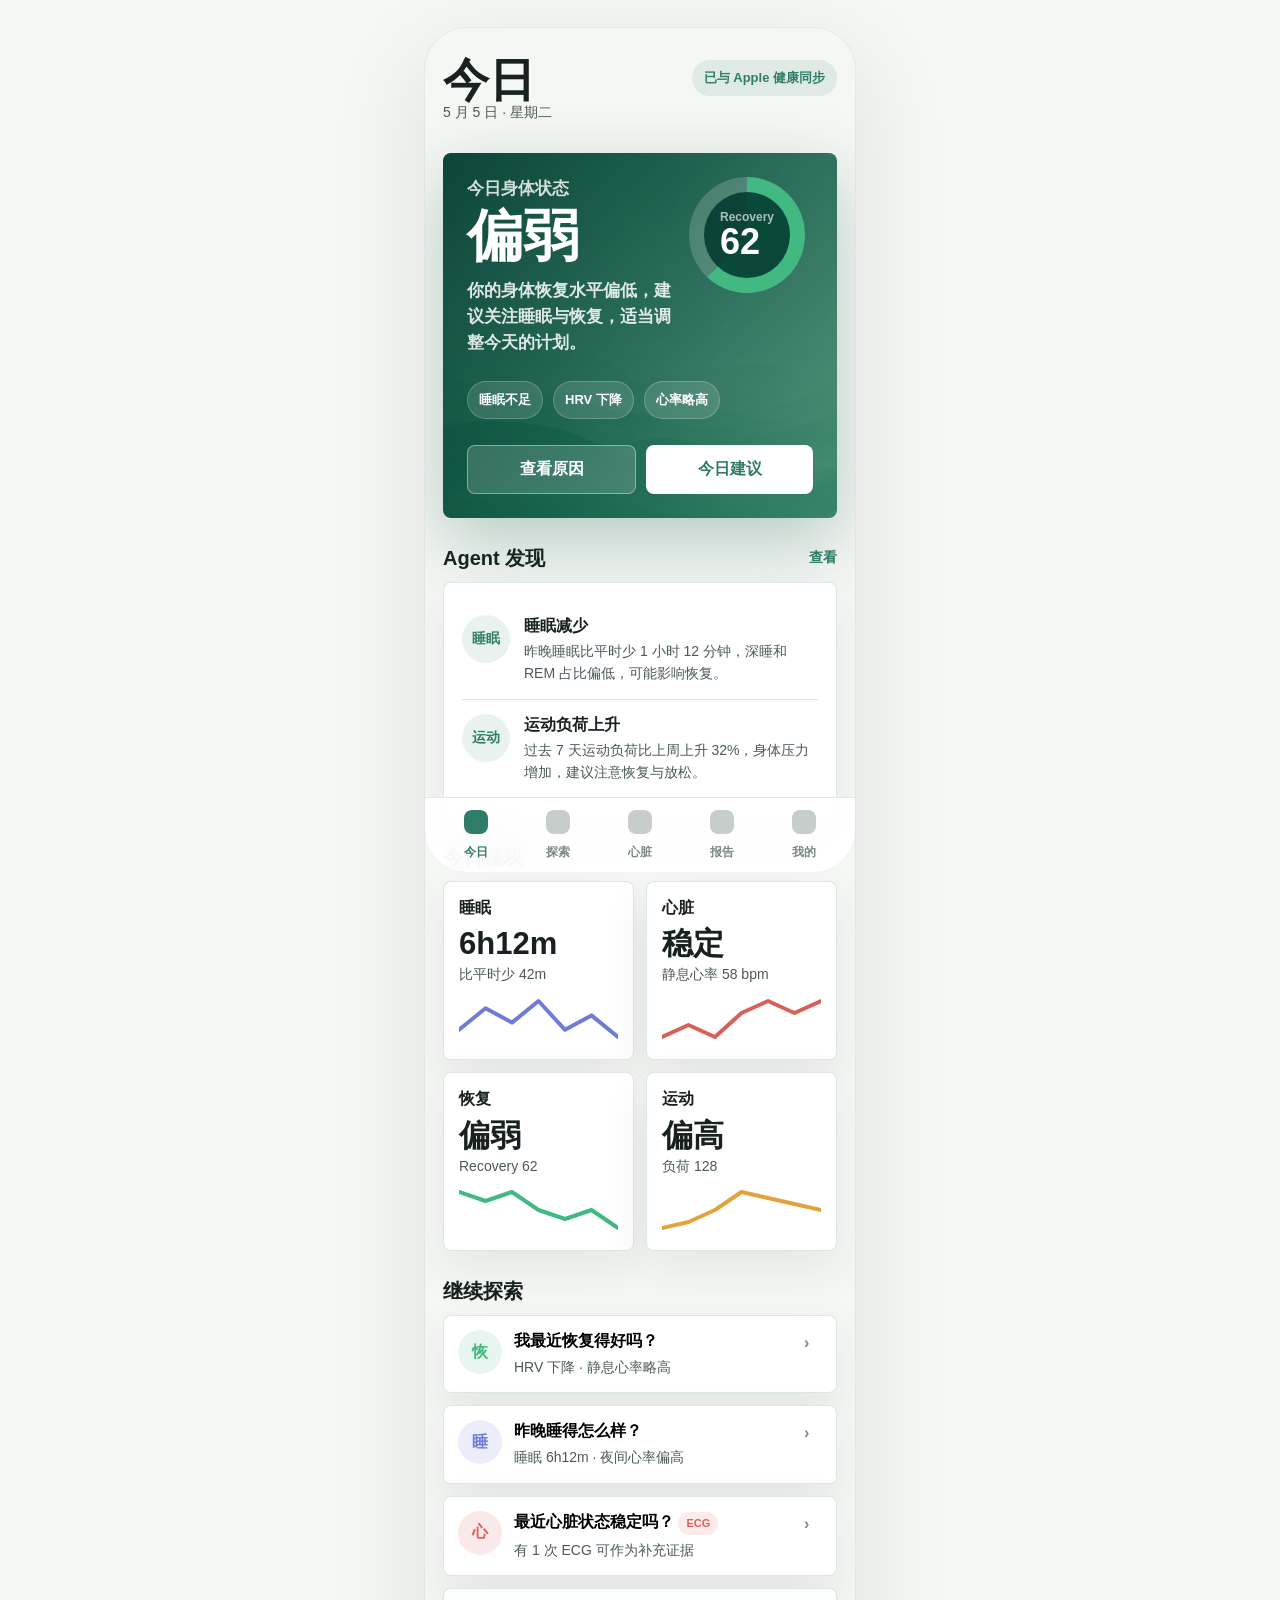
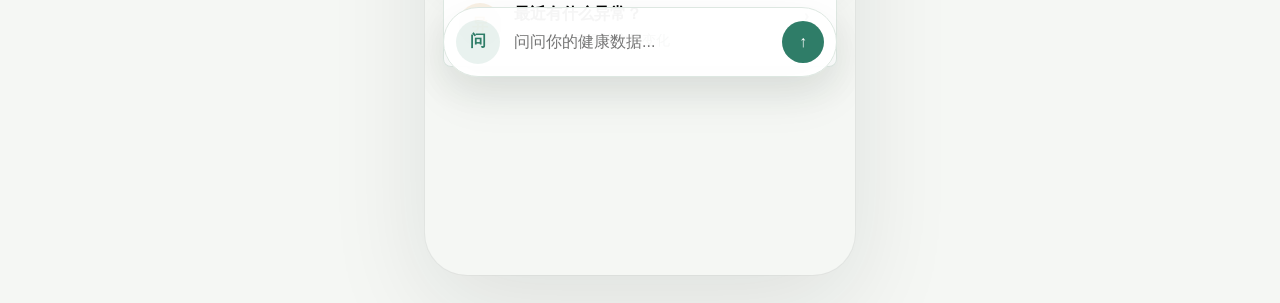
==== apps/health-agent/h5/index.html @ 21dfafa8 "Add HealthKit integration and styling for health agent app - Implement HealthKitHealthDataStore to f" ====
<!doctype html>
<html lang="zh-CN">
  <head>
    <meta charset="utf-8" />
    <meta name="viewport" content="width=device-width, initial-scale=1, viewport-fit=cover" />
    <meta name="theme-color" content="#f5f7f4" />
    <title>Health Agent H5 Prototype</title>
    <link rel="stylesheet" href="./styles.css" />
  </head>
  <body>
    <main class="device-shell" aria-label="Health Agent H5 高保真原型">
      <section id="app" class="app-screen"></section>
      <nav id="tabbar" class="tabbar" aria-label="底部导航"></nav>
    </main>
    <script src="./app.js"></script>
  </body>
</html>
---- apps/health-agent/h5/styles.css ----
:root {
  --bg: #f5f7f4;
  --card: rgba(255, 255, 255, 0.92);
  --card-solid: #ffffff;
  --text: #18211d;
  --muted: #4b5a52;
  --subtle: #7a8981;
  --border: #dde7e1;
  --green: #2f7d68;
  --green-2: #42b883;
  --red: #d95f59;
  --sleep: #6e7bd9;
  --amber: #e1a33d;
  --shadow: 0 18px 48px rgba(25, 47, 38, 0.08);
  --radius-lg: 8px;
  --radius-md: 8px;
  --radius-sm: 8px;
}

* {
  box-sizing: border-box;
}

html,
body {
  min-height: 100%;
  margin: 0;
}

body {
  font-family: -apple-system, BlinkMacSystemFont, "SF Pro Display", "PingFang SC", "Microsoft YaHei", sans-serif;
  background: var(--bg);
  color: var(--text);
}

button,
input {
  font: inherit;
}

.device-shell {
  position: relative;
  width: min(100vw, 430px);
  min-height: 100vh;
  margin: 0 auto;
  background: var(--bg);
  overflow: hidden;
  box-shadow: 0 0 0 1px rgba(24, 33, 29, 0.04), 0 30px 100px rgba(24, 33, 29, 0.10);
}

.app-screen {
  min-height: 100vh;
  padding: 18px 18px 112px;
  overflow-x: hidden;
}

.page {
  animation: fadeUp 260ms ease both;
}

@keyframes fadeUp {
  from {
    opacity: 0;
    transform: translateY(8px);
  }
  to {
    opacity: 1;
    transform: translateY(0);
  }
}

.topbar {
  display: flex;
  align-items: flex-start;
  justify-content: space-between;
  gap: 18px;
  margin: 12px 0 22px;
}

.eyebrow {
  margin: 0 0 8px;
  color: var(--muted);
  font-size: 14px;
  line-height: 1.4;
}

.title-xl {
  margin: 0;
  color: var(--text);
  font-size: 46px;
  line-height: 0.98;
  letter-spacing: 0;
  font-weight: 800;
}

.title-lg {
  margin: 0;
  color: var(--text);
  font-size: 32px;
  line-height: 1.12;
  letter-spacing: 0;
  font-weight: 800;
}

.section-title {
  display: flex;
  align-items: center;
  justify-content: space-between;
  margin: 28px 0 12px;
}

.section-title h2 {
  margin: 0;
  font-size: 20px;
  line-height: 1.2;
}

.section-title span {
  color: var(--green);
  font-size: 14px;
  font-weight: 700;
}

.sync-pill,
.round-icon,
.badge,
.chip,
.metric-tag {
  display: inline-flex;
  align-items: center;
  justify-content: center;
  white-space: nowrap;
}

.sync-pill {
  gap: 8px;
  margin-top: 2px;
  padding: 9px 12px;
  border-radius: 999px;
  color: var(--green);
  background: rgba(47, 125, 104, 0.10);
  font-size: 13px;
  font-weight: 700;
}

.round-icon {
  width: 44px;
  height: 44px;
  border-radius: 50%;
  color: var(--green);
  background: rgba(47, 125, 104, 0.10);
  font-weight: 800;
}

.card {
  border: 1px solid rgba(221, 231, 225, 0.95);
  border-radius: var(--radius-md);
  background: var(--card);
  box-shadow: var(--shadow);
  backdrop-filter: blur(18px);
}

.hero {
  position: relative;
  min-height: 354px;
  padding: 24px;
  overflow: hidden;
  color: white;
  border-radius: var(--radius-lg);
  background: linear-gradient(135deg, rgba(6, 78, 64, 0.96), rgba(39, 122, 94, 0.84)), url("./assets/today-hero-background.png") center / cover;
  box-shadow: 0 24px 70px rgba(21, 89, 71, 0.28);
}

.hero::after {
  content: "";
  position: absolute;
  inset: 0;
  background: linear-gradient(120deg, rgba(0, 0, 0, 0.18), rgba(0, 0, 0, 0.05) 44%, rgba(255, 255, 255, 0.08));
  pointer-events: none;
}

.hero-content {
  position: relative;
  z-index: 1;
}

.hero-grid {
  display: grid;
  grid-template-columns: 1fr 124px;
  gap: 16px;
  align-items: start;
}

.hero-label {
  margin: 0 0 8px;
  color: rgba(255, 255, 255, 0.82);
  font-size: 17px;
  font-weight: 700;
}

.hero-state {
  margin: 0;
  font-size: 56px;
  line-height: 1;
  font-weight: 900;
}

.hero-copy {
  max-width: 230px;
  margin: 14px 0 0;
  color: rgba(255, 255, 255, 0.86);
  font-size: 17px;
  line-height: 1.55;
  font-weight: 600;
}

.ring {
  width: 116px;
  height: 116px;
  display: grid;
  place-items: center;
  border-radius: 50%;
  background: conic-gradient(var(--green-2) 0 223deg, rgba(255, 255, 255, 0.18) 223deg 360deg);
}

.ring-inner {
  width: 86px;
  height: 86px;
  display: grid;
  place-items: center;
  border-radius: 50%;
  background: rgba(3, 58, 48, 0.88);
}

.ring-title {
  color: rgba(255, 255, 255, 0.66);
  font-size: 12px;
  font-weight: 700;
}

.ring-score {
  color: white;
  font-size: 36px;
  line-height: 1;
  font-weight: 900;
}

.factor-row,
.button-row,
.chip-row {
  display: flex;
  gap: 10px;
  flex-wrap: wrap;
}

.factor-row {
  margin-top: 24px;
}

.factor {
  padding: 9px 11px;
  border: 1px solid rgba(255, 255, 255, 0.22);
  border-radius: 999px;
  background: rgba(255, 255, 255, 0.13);
  color: white;
  font-size: 13px;
  font-weight: 800;
}

.button-row {
  margin-top: 26px;
}

.primary-btn,
.ghost-btn {
  min-height: 48px;
  flex: 1;
  border: 0;
  border-radius: 8px;
  padding: 13px 16px;
  cursor: pointer;
  font-weight: 800;
}

.primary-btn {
  color: var(--green);
  background: white;
}

.ghost-btn {
  color: white;
  background: rgba(255, 255, 255, 0.16);
  border: 1px solid rgba(255, 255, 255, 0.40);
}

.agent-card {
  padding: 18px;
}

.agent-row {
  display: grid;
  grid-template-columns: 48px 1fr;
  gap: 14px;
  padding: 14px 0;
}

.agent-row + .agent-row {
  border-top: 1px solid var(--border);
}

.mini-icon {
  width: 48px;
  height: 48px;
  display: grid;
  place-items: center;
  border-radius: 50%;
  background: rgba(47, 125, 104, 0.10);
  color: var(--green);
  font-size: 14px;
  font-weight: 900;
}

.agent-row h3,
.module-card h3,
.insight-card h3 {
  margin: 0;
  font-size: 16px;
  line-height: 1.35;
}

.agent-row p,
.module-card p,
.insight-card p,
.body-copy {
  margin: 5px 0 0;
  color: var(--muted);
  font-size: 14px;
  line-height: 1.55;
}

.module-grid {
  display: grid;
  grid-template-columns: repeat(2, minmax(0, 1fr));
  gap: 12px;
}

.module-card {
  min-height: 150px;
  padding: 15px;
}

.module-value {
  margin: 10px 0 4px;
  font-size: 31px;
  line-height: 1;
  font-weight: 900;
}

.spark {
  width: 100%;
  height: 42px;
  margin-top: 12px;
}

.insight-list {
  display: grid;
  gap: 12px;
}

.insight-card {
  display: grid;
  grid-template-columns: 44px 1fr 18px;
  gap: 12px;
  align-items: start;
  width: 100%;
  padding: 14px;
  border: 1px solid rgba(221, 231, 225, 0.95);
  border-radius: var(--radius-md);
  background: rgba(255, 255, 255, 0.95);
  box-shadow: var(--shadow);
  text-align: left;
  cursor: pointer;
}

.insight-icon {
  width: 44px;
  height: 44px;
  display: grid;
  place-items: center;
  border-radius: 50%;
  font-weight: 900;
}

.chev {
  color: var(--subtle);
  font-weight: 900;
  padding-top: 4px;
}

.badge {
  width: fit-content;
  padding: 4px 8px;
  border-radius: 999px;
  background: rgba(217, 95, 89, 0.12);
  color: var(--red);
  font-size: 11px;
  font-weight: 900;
}

.askbar {
  position: sticky;
  bottom: 86px;
  z-index: 4;
  display: flex;
  align-items: center;
  gap: 12px;
  margin-top: 26px;
  padding: 12px;
  border: 1px solid var(--border);
  border-radius: 999px;
  background: rgba(255, 255, 255, 0.96);
  box-shadow: var(--shadow);
}

.askbar input {
  min-width: 0;
  flex: 1;
  border: 0;
  outline: 0;
  background: transparent;
  color: var(--text);
  font-size: 16px;
}

.send-btn {
  width: 42px;
  height: 42px;
  border: 0;
  border-radius: 50%;
  color: white;
  background: var(--green);
  cursor: pointer;
  font-weight: 900;
}

.tabbar {
  position: fixed;
  left: 50%;
  bottom: 0;
  z-index: 10;
  width: min(100vw, 430px);
  display: grid;
  grid-template-columns: repeat(5, 1fr);
  gap: 0;
  padding: 8px 10px calc(8px + env(safe-area-inset-bottom));
  transform: translateX(-50%);
  border-top: 1px solid rgba(221, 231, 225, 0.86);
  background: rgba(255, 255, 255, 0.92);
  backdrop-filter: blur(24px);
}

.tab-btn {
  display: grid;
  gap: 5px;
  place-items: center;
  min-height: 58px;
  border: 0;
  color: var(--subtle);
  background: transparent;
  cursor: pointer;
  font-size: 12px;
  font-weight: 800;
}

.tab-dot {
  width: 24px;
  height: 24px;
  border-radius: 8px;
  background: currentColor;
  opacity: 0.42;
}

.tab-btn.active {
  color: var(--green);
}

.tab-btn.active .tab-dot {
  opacity: 1;
}

.detail-header {
  display: flex;
  align-items: center;
  gap: 12px;
  margin: 12px 0 22px;
}

.back-btn {
  width: 42px;
  height: 42px;
  border: 0;
  border-radius: 50%;
  color: var(--green);
  background: rgba(47, 125, 104, 0.10);
  cursor: pointer;
  font-size: 22px;
  font-weight: 900;
}

.summary-card {
  padding: 18px;
}

.summary-card h2 {
  margin: 0;
  font-size: 22px;
}

.delta-grid {
  display: grid;
  grid-template-columns: repeat(2, 1fr);
  gap: 12px;
}

.delta-card {
  padding: 14px;
  border-radius: 8px;
  background: rgba(47, 125, 104, 0.08);
}

.delta-card h3 {
  margin: 0;
  color: var(--muted);
  font-size: 13px;
}

.delta-card strong {
  display: block;
  margin-top: 8px;
  font-size: 25px;
}

.chart-card,
.ecg-card,
.report-card,
.permission-card {
  padding: 18px;
}

.chart-svg {
  width: 100%;
  height: 140px;
  margin-top: 12px;
}

.timeline {
  display: grid;
  gap: 14px;
}

.timeline-row {
  display: grid;
  grid-template-columns: 16px 1fr;
  gap: 12px;
}

.timeline-dot {
  width: 12px;
  height: 12px;
  margin-top: 4px;
  border-radius: 50%;
  background: var(--green-2);
}

.chips {
  display: flex;
  gap: 10px;
  overflow-x: auto;
  padding-bottom: 2px;
}

.chip {
  min-height: 38px;
  padding: 9px 13px;
  border-radius: 999px;
  color: var(--green);
  background: rgba(47, 125, 104, 0.10);
  font-size: 14px;
  font-weight: 800;
}

.ecg-wave {
  width: 100%;
  min-height: 128px;
  object-fit: cover;
  border-radius: 8px;
  border: 1px solid rgba(217, 95, 89, 0.14);
}

.stat-grid {
  display: grid;
  grid-template-columns: repeat(3, 1fr);
  gap: 10px;
  margin: 14px 0;
}

.stat {
  padding: 12px;
  border-left: 1px solid var(--border);
}

.stat:first-child {
  border-left: 0;
}

.stat span {
  display: block;
  color: var(--muted);
  font-size: 12px;
}

.stat strong {
  display: block;
  margin-top: 6px;
  font-size: 18px;
}

.filter-row {
  display: flex;
  gap: 8px;
  overflow-x: auto;
  margin: 0 0 14px;
}

.filter {
  border: 0;
  border-radius: 999px;
  padding: 9px 12px;
  color: var(--muted);
  background: rgba(255, 255, 255, 0.86);
  cursor: pointer;
  font-weight: 800;
}

.filter.active {
  color: white;
  background: var(--green);
}

.list-stack {
  display: grid;
  gap: 12px;
}

.notice {
  margin: 20px 0 0;
  color: var(--subtle);
  font-size: 13px;
  line-height: 1.5;
}

@media (min-width: 720px) {
  body {
    padding: 28px 0;
  }

  .device-shell {
    min-height: calc(100vh - 56px);
    border-radius: 42px;
  }

  .tabbar {
    bottom: 28px;
    border-radius: 0 0 42px 42px;
  }
}

@media (max-width: 380px) {
  .app-screen {
    padding-inline: 14px;
  }

  .hero {
    padding: 20px;
  }

  .hero-grid {
    grid-template-columns: 1fr;
  }

  .ring {
    width: 104px;
    height: 104px;
  }
}
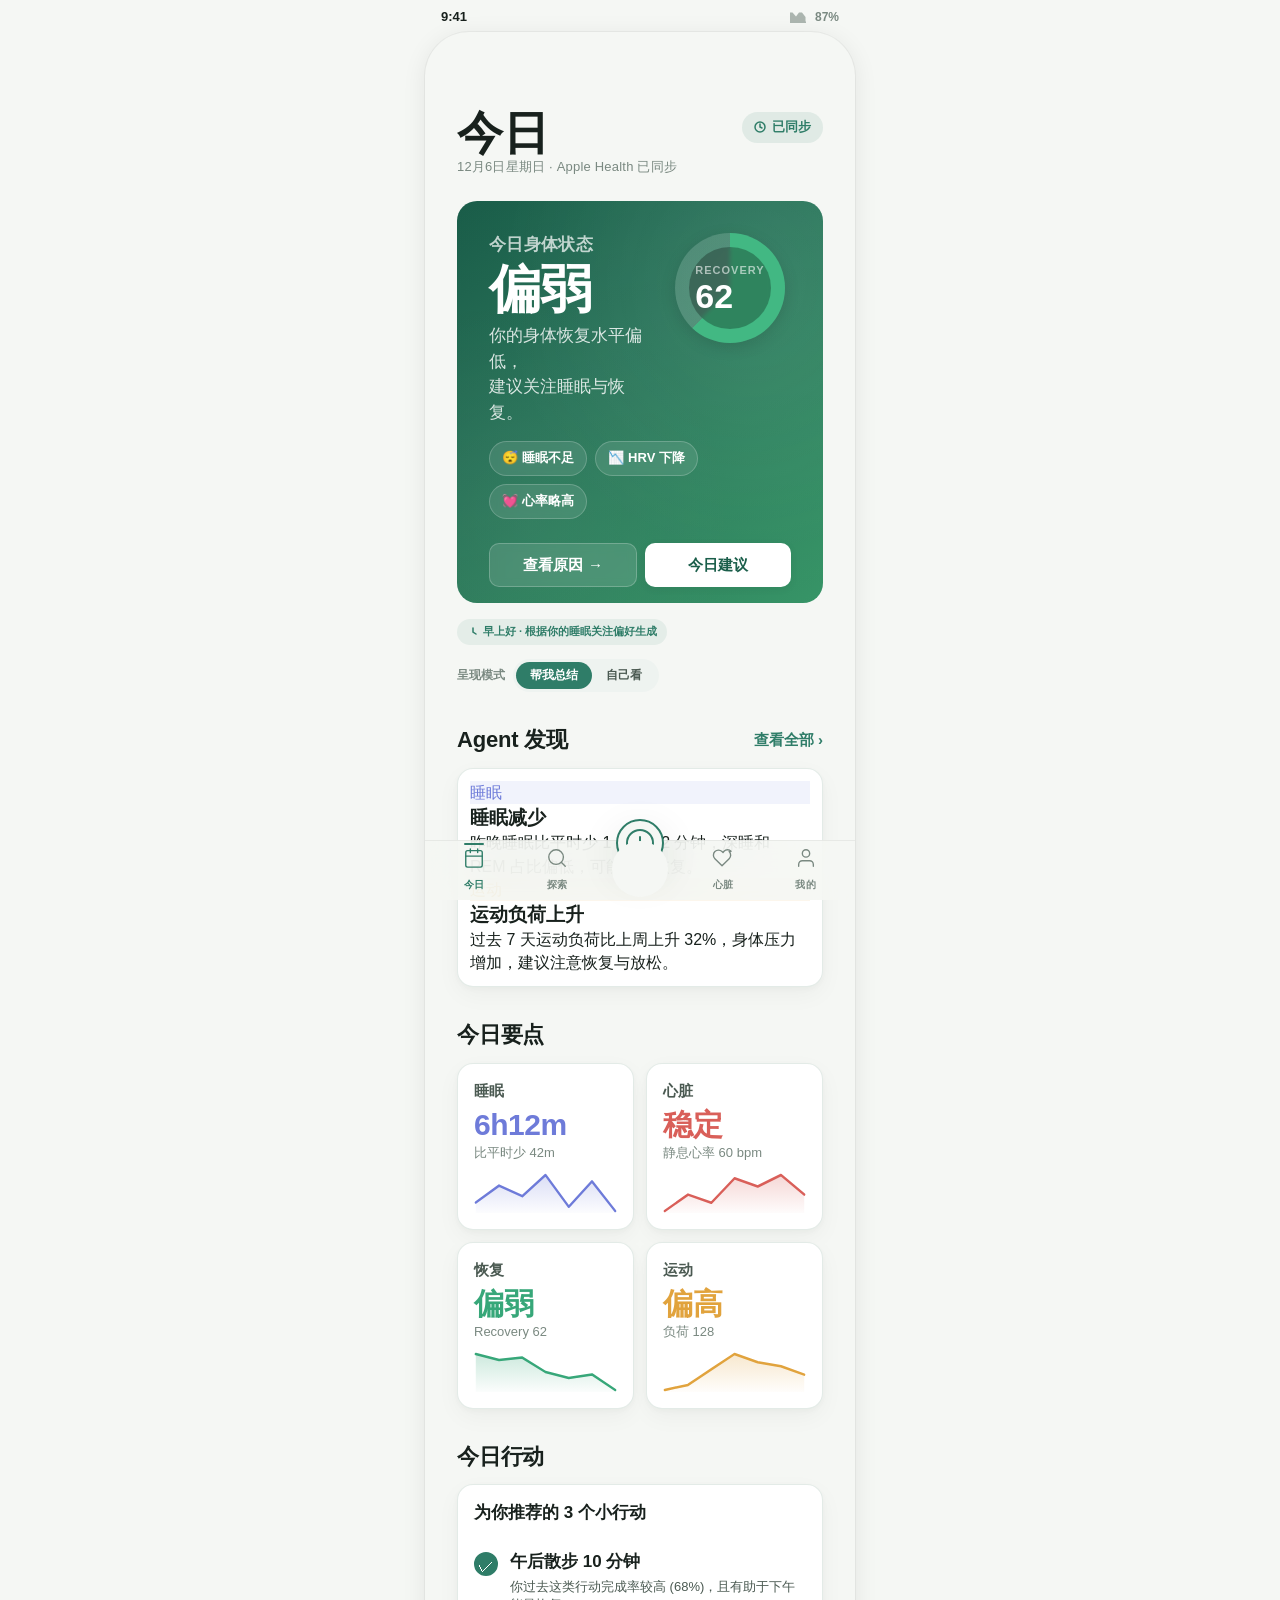
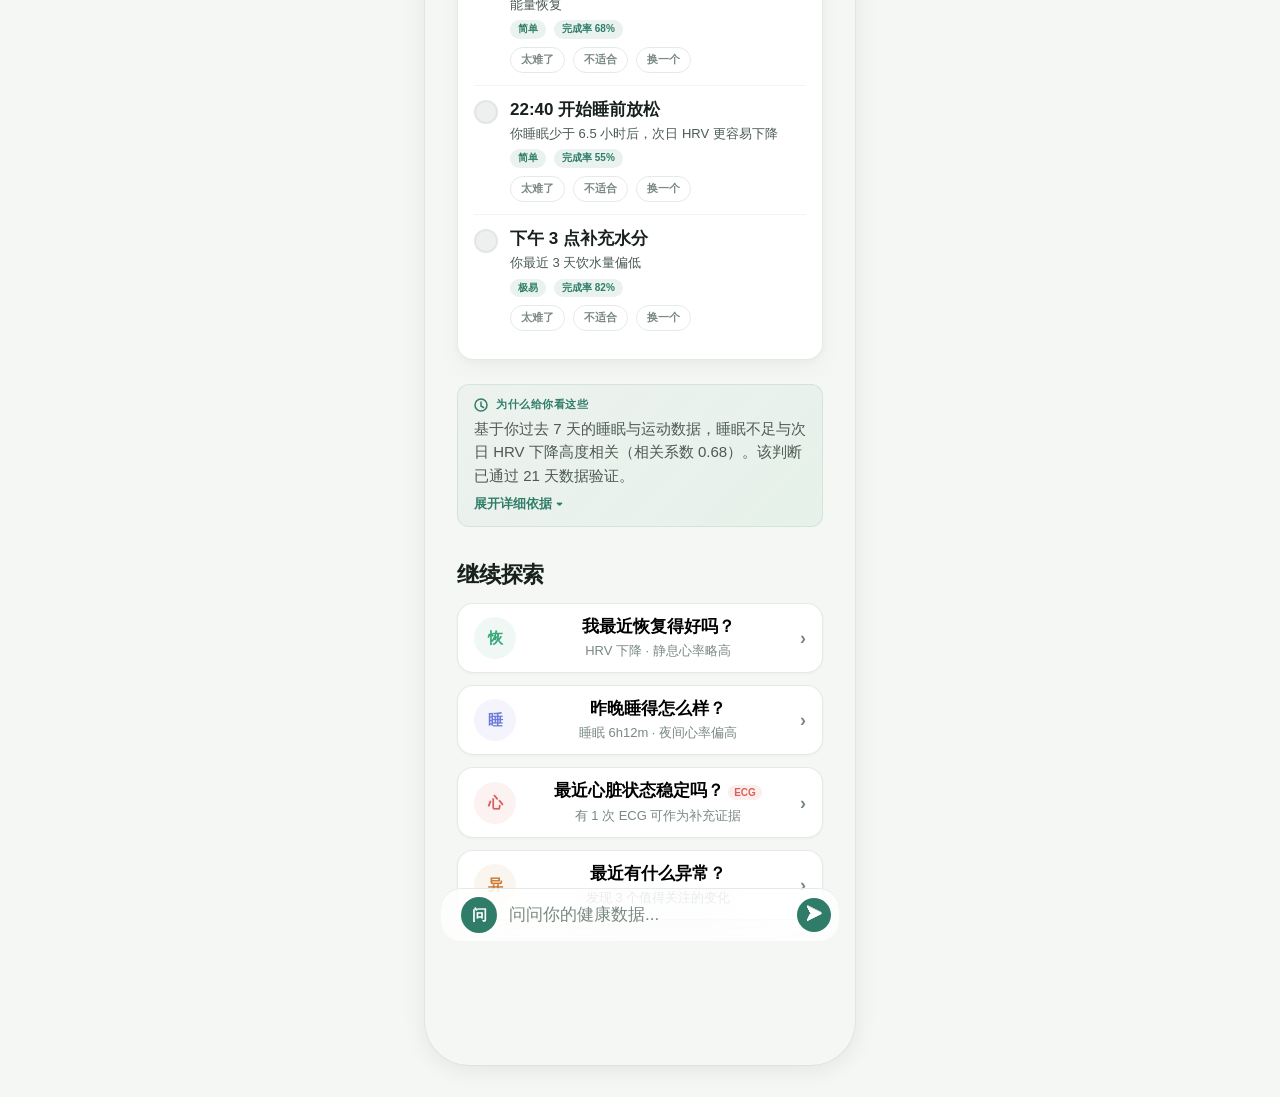
==== commit 72e2b46c: "feat: Add new components for ECG context timeline, quality card, feedback bar, learning card, memory" ====
--- a/apps/health-agent/h5/index.html
+++ b/apps/health-agent/h5/index.html
@@ -1,17 +1,112 @@
 <!doctype html>
 <html lang="zh-CN">
-  <head>
-    <meta charset="utf-8" />
-    <meta name="viewport" content="width=device-width, initial-scale=1, viewport-fit=cover" />
-    <meta name="theme-color" content="#f5f7f4" />
-    <title>Health Agent H5 Prototype</title>
-    <link rel="stylesheet" href="./styles.css" />
-  </head>
-  <body>
-    <main class="device-shell" aria-label="Health Agent H5 高保真原型">
-      <section id="app" class="app-screen"></section>
-      <nav id="tabbar" class="tabbar" aria-label="底部导航"></nav>
-    </main>
-    <script src="./app.js"></script>
-  </body>
-</html>
+<head>
+  <meta charset="utf-8"/>
+  <meta name="viewport" content="width=device-width, initial-scale=1, viewport-fit=cover, user-scalable=no"/>
+  <meta name="theme-color" content="#F5F7F4"/>
+  <meta name="apple-mobile-web-app-capable" content="yes"/>
+  <meta name="apple-mobile-web-app-status-bar-style" content="default"/>
+  <title>Health Agent</title>
+  <link rel="stylesheet" href="./styles.css"/>
+  <!-- iOS 18+ style PWA manifest -->
+  <link rel="manifest" href="manifest.json"/>
+  <!-- Preload critical assets -->
+  <link rel="preload" href="./assets/today-hero-background.png" as="image"/>
+  <link rel="preload" href="./assets/ecg-waveform-sample.png" as="image"/>
+</head>
+<body>
+  <!-- Status bar simulation -->
+  <div class="status-bar" id="statusBar">
+    <span class="status-time" id="statusTime">9:41</span>
+    <div class="status-icons">
+      <svg width="18" height="12" viewBox="0 0 18 12" fill="none">
+        <path d="M1 10.5V1.5H3.5L7 5.5L10 1.5H13L16.5 6V10.5H17V12H1V10.5Z" fill="currentColor" opacity="0.6"/>
+      </svg>
+      <span class="status-battery">87%</span>
+    </div>
+  </div>
+
+  <main class="device-shell" id="deviceShell">
+    <!-- Skeleton overlay for loading -->
+    <div class="skeleton-overlay" id="skeletonOverlay" style="display:none;">
+      <div class="skeleton-hero"></div>
+      <div class="skeleton-line w60"></div>
+      <div class="skeleton-line"></div>
+      <div class="skeleton-line w80"></div>
+      <div class="skeleton-card-grid">
+        <div class="skeleton-card"></div>
+        <div class="skeleton-card"></div>
+      </div>
+    </div>
+
+    <!-- Page container with stack navigation -->
+    <div class="page-stack" id="pageStack">
+      <section class="app-screen" id="appScreen"></section>
+    </div>
+
+    <!-- Tab bar -->
+    <nav class="tabbar" id="tabbar" aria-label="底部导航">
+      <div class="tabbar-inner">
+        <button class="tab-btn" data-tab="today" aria-label="今日">
+          <span class="tab-icon">
+            <svg width="24" height="24" viewBox="0 0 24 24" fill="none" stroke="currentColor" stroke-width="1.5" stroke-linecap="round" stroke-linejoin="round">
+              <rect x="3" y="4" width="18" height="18" rx="2" ry="2"/>
+              <line x1="16" y1="2" x2="16" y2="6"/>
+              <line x1="8" y1="2" x2="8" y2="6"/>
+              <line x1="3" y1="10" x2="21" y2="10"/>
+            </svg>
+          </span>
+          <span class="tab-label">今日</span>
+          <span class="tab-indicator"></span>
+        </button>
+        <button class="tab-btn" data-tab="explore" aria-label="探索">
+          <span class="tab-icon">
+            <svg width="24" height="24" viewBox="0 0 24 24" fill="none" stroke="currentColor" stroke-width="1.5" stroke-linecap="round" stroke-linejoin="round">
+              <circle cx="11" cy="11" r="8"/>
+              <line x1="21" y1="21" x2="16.65" y2="16.65"/>
+            </svg>
+          </span>
+          <span class="tab-label">探索</span>
+          <span class="tab-indicator"></span>
+        </button>
+        <button class="tab-btn tab-center" data-tab="" aria-label="健康提问">
+          <span class="tab-icon-ring">
+            <svg width="28" height="28" viewBox="0 0 28 28" fill="none">
+              <circle cx="14" cy="14" r="13" stroke="currentColor" stroke-width="2"/>
+              <path d="M14 8v7l4 2" stroke="currentColor" stroke-width="2" stroke-linecap="round"/>
+            </svg>
+          </span>
+          <span class="tab-label">提问</span>
+          <span class="tab-indicator"></span>
+        </button>
+        <button class="tab-btn" data-tab="heart" aria-label="心脏">
+          <span class="tab-icon">
+            <svg width="24" height="24" viewBox="0 0 24 24" fill="none" stroke="currentColor" stroke-width="1.5" stroke-linecap="round" stroke-linejoin="round">
+              <path d="M20.84 4.61a5.5 5.5 0 0 0-7.78 0L12 6.07l-1.06-1.06a5.5 5.5 0 0 0-7.78 7.78l7.78 7.78 7.78-7.78a5.5 5.5 0 0 0 0-7.78z"/>
+            </svg>
+          </span>
+          <span class="tab-label">心脏</span>
+          <span class="tab-indicator"></span>
+        </button>
+        <button class="tab-btn" data-tab="me" aria-label="我的">
+          <span class="tab-icon">
+            <svg width="24" height="24" viewBox="0 0 24 24" fill="none" stroke="currentColor" stroke-width="1.5" stroke-linecap="round" stroke-linejoin="round">
+              <path d="M20 21v-2a4 4 0 0 0-4-4H8a4 4 0 0 0-4 4v2"/>
+              <circle cx="12" cy="7" r="4"/>
+            </svg>
+          </span>
+          <span class="tab-label">我的</span>
+          <span class="tab-indicator"></span>
+        </button>
+      </div>
+      <!-- Center FAB overlap -->
+      <div class="tab-fab-overlap"></div>
+    </nav>
+
+    <!-- Toast notification -->
+    <div class="toast" id="toast"></div>
+  </main>
+
+  <script src="./app.js"></script>
+</body>
+</html>
--- a/apps/health-agent/h5/styles.css
+++ b/apps/health-agent/h5/styles.css
@@ -1,695 +1,925 @@
+/* ==========================================================================
+   Health Agent H5 — iOS-Quality Design System
+   Target: iPhone 15 Pro viewport feel
+   ========================================================================== */
+
+/* --- Design Tokens --- */
 :root {
-  --bg: #f5f7f4;
-  --card: rgba(255, 255, 255, 0.92);
-  --card-solid: #ffffff;
-  --text: #18211d;
-  --muted: #4b5a52;
-  --subtle: #7a8981;
-  --border: #dde7e1;
-  --green: #2f7d68;
-  --green-2: #42b883;
-  --red: #d95f59;
-  --sleep: #6e7bd9;
-  --amber: #e1a33d;
-  --shadow: 0 18px 48px rgba(25, 47, 38, 0.08);
-  --radius-lg: 8px;
-  --radius-md: 8px;
-  --radius-sm: 8px;
-}
-
-* {
-  box-sizing: border-box;
-}
-
-html,
+  /* Backgrounds */
+  --bg: #F5F7F4;
+  --bg-secondary: #EEF3F0;
+  --bg-card: #FFFFFF;
+  --bg-card-alt: rgba(255,255,255,0.72);
+  --bg-input: rgba(245,247,244,0.8);
+
+  /* Text */
+  --text-primary: #18211D;
+  --text-secondary: #4B5A52;
+  --text-tertiary: #7A8981;
+  --text-inverse: #FFFFFF;
+  --text-link: #2B6A54;
+
+  /* Brand */
+  --brand: #2F7D68;
+  --brand-light: #42B883;
+  --brand-glow: rgba(47,125,104,0.12);
+  --brand-bg: rgba(47,125,104,0.10);
+
+  /* Semantic colors */
+  --heart: #D95F59;
+  --heart-bg: rgba(217,95,89,0.10);
+  --sleep: #6E7BD9;
+  --sleep-bg: rgba(110,123,217,0.10);
+  --recovery: #37A779;
+  --recovery-bg: rgba(55,167,121,0.10);
+  --workout: #E1A33D;
+  --workout-bg: rgba(225,163,61,0.10);
+  --alert: #C97A35;
+  --alert-bg: rgba(201,122,53,0.10);
+
+  /* Surface */
+  --border: rgba(221,231,225,0.80);
+  --border-subtle: rgba(221,231,225,0.40);
+  --separator: rgba(0,0,0,0.06);
+  --shadow-sm: 0 1px 3px rgba(25,47,38,0.04);
+  --shadow-md: 0 4px 16px rgba(25,47,38,0.06);
+  --shadow-lg: 0 12px 40px rgba(25,47,38,0.10);
+  --shadow-card: 0 2px 8px rgba(25,47,38,0.04), 0 8px 24px rgba(25,47,38,0.04);
+
+  /* Typography scale (iOS-style) */
+  --text-xxl: 46px;
+  --text-xl: 34px;
+  --text-lg: 22px;
+  --text-md: 17px;
+  --text-sm: 15px;
+  --text-xs: 13px;
+  --text-2xs: 11px;
+
+  /* Radius */
+  --radius-xl: 20px;
+  --radius-lg: 16px;
+  --radius-md: 12px;
+  --radius-sm: 10px;
+  --radius-xs: 8px;
+  --radius-pill: 999px;
+
+  /* Spacing */
+  --space-xs: 4px;
+  --space-sm: 8px;
+  --space-md: 12px;
+  --space-lg: 16px;
+  --space-xl: 24px;
+  --space-2xl: 32px;
+
+  /* Layout */
+  --device-width: min(100vw, 430px);
+  --safe-bottom: env(safe-area-inset-bottom, 0px);
+}
+
+/* --- Reset --- */
+*, *::before, *::after { box-sizing: border-box; margin: 0; padding: 0; }
+html { -webkit-font-smoothing: antialiased; -moz-osx-font-smoothing: grayscale; }
 body {
+  font-family: -apple-system, BlinkMacSystemFont, "SF Pro Display", "SF Pro Text",
+    "PingFang SC", "Helvetica Neue", "Microsoft YaHei", sans-serif;
+  background: var(--bg);
+  color: var(--text-primary);
+  line-height: 1.45;
   min-height: 100%;
-  margin: 0;
-}
-
-body {
-  font-family: -apple-system, BlinkMacSystemFont, "SF Pro Display", "PingFang SC", "Microsoft YaHei", sans-serif;
-  background: var(--bg);
-  color: var(--text);
-}
-
-button,
-input {
-  font: inherit;
-}
-
+  overflow-x: hidden;
+  -webkit-tap-highlight-color: transparent;
+}
+button, input { font: inherit; }
+button { cursor: pointer; }
+
+/* --- Status Bar --- */
+.status-bar {
+  position: fixed; top: 0; left: 50%;
+  transform: translateX(-50%);
+  width: var(--device-width);
+  z-index: 50;
+  display: flex; justify-content: space-between; align-items: center;
+  padding: 8px var(--space-lg) 0;
+  color: var(--text-primary);
+  font-size: var(--text-xs);
+  font-weight: 600;
+}
+.status-icons { display: flex; align-items: center; gap: var(--space-sm); color: var(--text-tertiary); }
+.status-battery { font-variant-numeric: tabular-nums; font-size: 12px; }
+
+/* --- Device Shell --- */
 .device-shell {
   position: relative;
-  width: min(100vw, 430px);
+  width: var(--device-width);
   min-height: 100vh;
   margin: 0 auto;
   background: var(--bg);
   overflow: hidden;
-  box-shadow: 0 0 0 1px rgba(24, 33, 29, 0.04), 0 30px 100px rgba(24, 33, 29, 0.10);
-}
-
+  border-radius: 0;
+  box-shadow: none;
+}
+@media (min-width: 540px) {
+  .device-shell {
+    margin-top: 32px; margin-bottom: 32px;
+    border-radius: 44px;
+    box-shadow: 0 4px 24px rgba(0,0,0,0.08), 0 0 0 1px rgba(0,0,0,0.04);
+    overflow: hidden;
+  }
+  body { display: flex; justify-content: center; padding: 0; }
+}
+
+/* --- App Screen & Page Stack --- */
 .app-screen {
   min-height: 100vh;
-  padding: 18px 18px 112px;
+  padding: 64px var(--space-lg) calc(68px + var(--safe-bottom));
   overflow-x: hidden;
-}
-
+  -webkit-overflow-scrolling: touch;
+}
 .page {
-  animation: fadeUp 260ms ease both;
-}
-
-@keyframes fadeUp {
-  from {
-    opacity: 0;
-    transform: translateY(8px);
-  }
-  to {
-    opacity: 1;
-    transform: translateY(0);
-  }
-}
-
+  animation: pageIn 280ms cubic-bezier(0.25, 0.46, 0.45, 0.94) both;
+}
+@keyframes pageIn {
+  from { opacity: 0; transform: translateY(6px); }
+  to { opacity: 1; transform: translateY(0); }
+}
+
+/* --- Skeleton Loading --- */
+.skeleton-overlay {
+  position: absolute; inset: 0; z-index: 10;
+  background: var(--bg);
+  padding: 64px var(--space-lg) calc(68px + var(--safe-bottom));
+}
+.skeleton-hero {
+  height: 200px; border-radius: var(--radius-lg);
+  background: linear-gradient(135deg, rgba(47,125,104,0.08), rgba(66,184,131,0.06));
+  margin-bottom: var(--space-xl);
+}
+.skeleton-line {
+  height: 14px; border-radius: 7px;
+  background: linear-gradient(90deg, var(--border-subtle) 25%, var(--bg-secondary) 50%, var(--border-subtle) 75%);
+  background-size: 200% 100%;
+  animation: shimmer 1.5s infinite;
+  margin-bottom: var(--space-md);
+}
+.skeleton-line.w60 { width: 60%; }
+.skeleton-line.w80 { width: 80%; }
+.skeleton-card-grid {
+  display: grid; grid-template-columns: 1fr 1fr; gap: var(--space-md);
+  margin-top: var(--space-xl);
+}
+.skeleton-card {
+  height: 120px; border-radius: var(--radius-md);
+  background: linear-gradient(90deg, var(--border-subtle) 25%, var(--bg-secondary) 50%, var(--border-subtle) 75%);
+  background-size: 200% 100%;
+  animation: shimmer 1.5s infinite;
+}
+@keyframes shimmer { 0% { background-position: 200% 0; } 100% { background-position: -200% 0; } }
+
+/* --- Top Bar --- */
 .topbar {
-  display: flex;
-  align-items: flex-start;
-  justify-content: space-between;
-  gap: 18px;
-  margin: 12px 0 22px;
-}
-
+  display: flex; align-items: flex-start; justify-content: space-between;
+  gap: var(--space-md);
+  margin-bottom: var(--space-xl);
+}
 .eyebrow {
-  margin: 0 0 8px;
-  color: var(--muted);
-  font-size: 14px;
-  line-height: 1.4;
-}
-
+  margin: 2px 0 0;
+  color: var(--text-tertiary);
+  font-size: var(--text-xs);
+  font-weight: 500;
+  letter-spacing: 0.2px;
+}
 .title-xl {
   margin: 0;
-  color: var(--text);
-  font-size: 46px;
-  line-height: 0.98;
-  letter-spacing: 0;
+  font-size: var(--text-xxl);
+  line-height: 0.95;
   font-weight: 800;
-}
-
+  letter-spacing: -0.5px;
+}
 .title-lg {
   margin: 0;
-  color: var(--text);
-  font-size: 32px;
-  line-height: 1.12;
-  letter-spacing: 0;
+  font-size: var(--text-xl);
+  line-height: 1.1;
   font-weight: 800;
-}
-
-.section-title {
-  display: flex;
-  align-items: center;
-  justify-content: space-between;
-  margin: 28px 0 12px;
-}
-
-.section-title h2 {
-  margin: 0;
-  font-size: 20px;
-  line-height: 1.2;
-}
-
-.section-title span {
-  color: var(--green);
-  font-size: 14px;
-  font-weight: 700;
-}
-
-.sync-pill,
-.round-icon,
-.badge,
-.chip,
-.metric-tag {
-  display: inline-flex;
-  align-items: center;
-  justify-content: center;
-  white-space: nowrap;
-}
-
+  letter-spacing: -0.3px;
+}
+
+/* --- Sync Pill --- */
 .sync-pill {
-  gap: 8px;
-  margin-top: 2px;
-  padding: 9px 12px;
-  border-radius: 999px;
-  color: var(--green);
-  background: rgba(47, 125, 104, 0.10);
-  font-size: 13px;
-  font-weight: 700;
-}
-
-.round-icon {
-  width: 44px;
-  height: 44px;
-  border-radius: 50%;
-  color: var(--green);
-  background: rgba(47, 125, 104, 0.10);
-  font-weight: 800;
-}
-
+  display: inline-flex; align-items: center; gap: 6px;
+  padding: 6px 12px;
+  border-radius: var(--radius-pill);
+  color: var(--brand);
+  background: var(--brand-bg);
+  font-size: var(--text-xs);
+  font-weight: 700;
+  letter-spacing: 0.1px;
+}
+.sync-pill svg { width: 12px; height: 12px; }
+
+/* --- Cards --- */
 .card {
-  border: 1px solid rgba(221, 231, 225, 0.95);
-  border-radius: var(--radius-md);
-  background: var(--card);
-  box-shadow: var(--shadow);
-  backdrop-filter: blur(18px);
-}
-
+  border-radius: var(--radius-lg);
+  background: var(--bg-card);
+  box-shadow: var(--shadow-card);
+  border: 1px solid var(--border);
+  overflow: hidden;
+}
+.card-inner { padding: var(--space-lg); }
+
+/* --- Hero Card (Today) --- */
 .hero {
   position: relative;
-  min-height: 354px;
-  padding: 24px;
+  min-height: 220px;
+  padding: var(--space-2xl);
+  padding-bottom: var(--space-lg);
+  color: var(--text-inverse);
+  border-radius: var(--radius-xl);
   overflow: hidden;
-  color: white;
-  border-radius: var(--radius-lg);
-  background: linear-gradient(135deg, rgba(6, 78, 64, 0.96), rgba(39, 122, 94, 0.84)), url("./assets/today-hero-background.png") center / cover;
-  box-shadow: 0 24px 70px rgba(21, 89, 71, 0.28);
-}
-
+  background: linear-gradient(145deg, #1A5E4A 0%, #2B7A5E 40%, #3DA572 100%);
+}
+.hero::before {
+  content: ""; position: absolute; inset: 0;
+  background:
+    radial-gradient(ellipse at 80% 20%, rgba(255,255,255,0.08) 0%, transparent 60%),
+    radial-gradient(ellipse at 20% 80%, rgba(255,255,255,0.04) 0%, transparent 50%);
+  pointer-events: none;
+}
 .hero::after {
-  content: "";
-  position: absolute;
-  inset: 0;
-  background: linear-gradient(120deg, rgba(0, 0, 0, 0.18), rgba(0, 0, 0, 0.05) 44%, rgba(255, 255, 255, 0.08));
+  content: ""; position: absolute; inset: 0;
+  background: linear-gradient(180deg, rgba(0,0,0,0.02) 0%, rgba(0,0,0,0.10) 100%);
   pointer-events: none;
 }
-
-.hero-content {
-  position: relative;
-  z-index: 1;
-}
-
+.hero-content { position: relative; z-index: 1; }
 .hero-grid {
   display: grid;
-  grid-template-columns: 1fr 124px;
-  gap: 16px;
+  grid-template-columns: 1fr 116px;
+  gap: var(--space-xl);
   align-items: start;
 }
-
 .hero-label {
-  margin: 0 0 8px;
-  color: rgba(255, 255, 255, 0.82);
-  font-size: 17px;
-  font-weight: 700;
-}
-
+  margin: 0 0 6px;
+  color: rgba(255,255,255,0.72);
+  font-size: var(--text-md);
+  font-weight: 700;
+  letter-spacing: 0.3px;
+  text-transform: uppercase;
+}
 .hero-state {
   margin: 0;
-  font-size: 56px;
+  font-size: 52px;
   line-height: 1;
   font-weight: 900;
-}
-
+  letter-spacing: -1px;
+}
 .hero-copy {
-  max-width: 230px;
-  margin: 14px 0 0;
-  color: rgba(255, 255, 255, 0.86);
-  font-size: 17px;
-  line-height: 1.55;
-  font-weight: 600;
-}
-
+  max-width: 220px;
+  margin: var(--space-sm) 0 0;
+  color: rgba(255,255,255,0.82);
+  font-size: var(--text-md);
+  line-height: 1.5;
+  font-weight: 500;
+}
+
+/* Recovery Ring */
 .ring {
-  width: 116px;
-  height: 116px;
-  display: grid;
-  place-items: center;
+  width: 110px; height: 110px;
+  display: grid; place-items: center;
   border-radius: 50%;
-  background: conic-gradient(var(--green-2) 0 223deg, rgba(255, 255, 255, 0.18) 223deg 360deg);
-}
-
+  background: conic-gradient(var(--brand-light) 0 223deg, rgba(255,255,255,0.15) 223deg 360deg);
+  box-shadow: 0 4px 16px rgba(0,0,0,0.12);
+}
 .ring-inner {
-  width: 86px;
-  height: 86px;
-  display: grid;
-  place-items: center;
+  width: 82px; height: 82px;
+  display: grid; place-items: center;
   border-radius: 50%;
-  background: rgba(3, 58, 48, 0.88);
-}
-
+  background: rgba(0,0,0,0.28);
+  backdrop-filter: blur(2px);
+}
 .ring-title {
-  color: rgba(255, 255, 255, 0.66);
-  font-size: 12px;
-  font-weight: 700;
-}
-
+  color: rgba(255,255,255,0.58);
+  font-size: 11px;
+  font-weight: 700;
+  letter-spacing: 1px;
+  text-transform: uppercase;
+}
 .ring-score {
   color: white;
-  font-size: 36px;
+  font-size: 34px;
   line-height: 1;
   font-weight: 900;
 }
 
-.factor-row,
-.button-row,
-.chip-row {
-  display: flex;
-  gap: 10px;
-  flex-wrap: wrap;
-}
-
-.factor-row {
-  margin-top: 24px;
-}
-
+/* --- Factor Chips --- */
+.factor-row { display: flex; gap: 8px; flex-wrap: wrap; margin-top: var(--space-lg); }
 .factor {
-  padding: 9px 11px;
-  border: 1px solid rgba(255, 255, 255, 0.22);
-  border-radius: 999px;
-  background: rgba(255, 255, 255, 0.13);
+  padding: 7px 12px;
+  border: 1px solid rgba(255,255,255,0.20);
+  border-radius: var(--radius-pill);
+  background: rgba(255,255,255,0.10);
+  backdrop-filter: blur(4px);
   color: white;
-  font-size: 13px;
-  font-weight: 800;
-}
-
-.button-row {
-  margin-top: 26px;
-}
-
-.primary-btn,
-.ghost-btn {
-  min-height: 48px;
-  flex: 1;
-  border: 0;
-  border-radius: 8px;
-  padding: 13px 16px;
-  cursor: pointer;
-  font-weight: 800;
-}
-
+  font-size: var(--text-xs);
+  font-weight: 700;
+  letter-spacing: 0.1px;
+}
+
+/* --- Buttons --- */
+.button-row { display: flex; gap: var(--space-sm); margin-top: var(--space-xl); }
+.primary-btn, .ghost-btn {
+  min-height: 44px; flex: 1;
+  border: none; border-radius: var(--radius-sm);
+  padding: 0 var(--space-lg);
+  font-size: var(--text-sm);
+  font-weight: 700;
+  letter-spacing: 0.2px;
+  transition: all 0.15s ease;
+  -webkit-tap-highlight-color: transparent;
+}
 .primary-btn {
-  color: var(--green);
+  color: #1A5E4A;
   background: white;
-}
-
+  box-shadow: 0 2px 8px rgba(0,0,0,0.06);
+}
+.primary-btn:active { transform: scale(0.97); box-shadow: none; }
 .ghost-btn {
   color: white;
-  background: rgba(255, 255, 255, 0.16);
-  border: 1px solid rgba(255, 255, 255, 0.40);
-}
-
-.agent-card {
-  padding: 18px;
-}
-
-.agent-row {
-  display: grid;
-  grid-template-columns: 48px 1fr;
-  gap: 14px;
-  padding: 14px 0;
-}
-
-.agent-row + .agent-row {
-  border-top: 1px solid var(--border);
-}
-
-.mini-icon {
-  width: 48px;
-  height: 48px;
-  display: grid;
-  place-items: center;
-  border-radius: 50%;
-  background: rgba(47, 125, 104, 0.10);
-  color: var(--green);
-  font-size: 14px;
-  font-weight: 900;
-}
-
-.agent-row h3,
-.module-card h3,
-.insight-card h3 {
-  margin: 0;
-  font-size: 16px;
-  line-height: 1.35;
-}
-
-.agent-row p,
-.module-card p,
-.insight-card p,
-.body-copy {
-  margin: 5px 0 0;
-  color: var(--muted);
-  font-size: 14px;
-  line-height: 1.55;
-}
-
+  background: rgba(255,255,255,0.12);
+  border: 1px solid rgba(255,255,255,0.22);
+  backdrop-filter: blur(4px);
+}
+.ghost-btn:active { background: rgba(255,255,255,0.20); }
+
+/* --- Section Title --- */
+.section-title {
+  display: flex; align-items: center; justify-content: space-between;
+  margin: var(--space-2xl) 0 var(--space-md);
+}
+.section-title h2 {
+  margin: 0;
+  font-size: var(--text-lg);
+  font-weight: 800;
+  letter-spacing: -0.2px;
+}
+.section-title .action {
+  color: var(--brand);
+  font-size: var(--text-sm);
+  font-weight: 700;
+}
+
+/* --- Module Grid --- */
 .module-grid {
   display: grid;
-  grid-template-columns: repeat(2, minmax(0, 1fr));
-  gap: 12px;
-}
-
+  grid-template-columns: repeat(2, 1fr);
+  gap: var(--space-md);
+}
 .module-card {
-  min-height: 150px;
-  padding: 15px;
-}
-
+  padding: var(--space-lg);
+  min-height: 130px;
+  display: flex; flex-direction: column; justify-content: flex-end;
+}
+.module-card h3 {
+  margin: 0;
+  font-size: var(--text-sm);
+  font-weight: 600;
+  color: var(--text-secondary);
+  letter-spacing: 0.1px;
+}
 .module-value {
-  margin: 10px 0 4px;
-  font-size: 31px;
+  margin: 8px 0 4px;
+  font-size: 30px;
   line-height: 1;
   font-weight: 900;
-}
-
-.spark {
-  width: 100%;
-  height: 42px;
-  margin-top: 12px;
-}
-
-.insight-list {
-  display: grid;
-  gap: 12px;
-}
-
+  letter-spacing: -0.5px;
+}
+.module-card p {
+  margin: 0;
+  font-size: var(--text-xs);
+  color: var(--text-tertiary);
+}
+
+/* --- Sparkline --- */
+.spark { width: 100%; height: 40px; margin-top: 10px; }
+
+/* --- Insight List --- */
+.insight-list { display: grid; gap: var(--space-md); }
+
+/* --- Insight Card --- */
 .insight-card {
   display: grid;
-  grid-template-columns: 44px 1fr 18px;
-  gap: 12px;
+  grid-template-columns: 42px 1fr auto;
+  gap: var(--space-md);
+  align-items: center;
+  width: 100%;
+  padding: var(--space-md) var(--space-lg);
+  border: 1px solid var(--border);
+  border-radius: var(--radius-lg);
+  background: var(--bg-card);
+  box-shadow: var(--shadow-sm);
+  transition: all 0.15s ease;
+  -webkit-tap-highlight-color: transparent;
+}
+.insight-card:active { transform: scale(0.98); background: var(--bg-secondary); }
+.insight-icon {
+  width: 42px; height: 42px;
+  display: grid; place-items: center;
+  border-radius: 50%;
+  font-weight: 800; font-size: var(--text-sm);
+}
+.insight-card h3 {
+  margin: 0;
+  font-size: var(--text-md);
+  font-weight: 700;
+  line-height: 1.3;
+}
+.insight-card p {
+  margin: 4px 0 0;
+  font-size: var(--text-xs);
+  color: var(--text-tertiary);
+  line-height: 1.4;
+}
+.insight-card .ecg-badge {
+  font-size: 10px; font-weight: 800;
+  color: var(--heart);
+  background: var(--heart-bg);
+  padding: 2px 6px; border-radius: var(--radius-pill);
+  margin-left: 4px;
+}
+.chev { color: var(--text-tertiary); font-size: 18px; font-weight: 900; }
+
+/* --- Detail Header --- */
+.detail-header {
+  display: flex; align-items: center; gap: var(--space-md);
+  margin-bottom: var(--space-xl);
+}
+.back-btn {
+  width: 42px; height: 42px;
+  border: none; border-radius: 50%;
+  background: var(--brand-bg);
+  color: var(--brand);
+  font-size: 20px; font-weight: 900;
+  cursor: pointer;
+  transition: all 0.15s ease;
+  -webkit-tap-highlight-color: transparent;
+}
+.back-btn:active { transform: scale(0.92); }
+
+/* --- Summary Card --- */
+.summary-card { padding: var(--space-xl); }
+.summary-card h2 {
+  margin: 0;
+  font-size: var(--text-xl);
+  font-weight: 800;
+  line-height: 1.25;
+}
+.summary-card .body-copy {
+  margin: var(--space-sm) 0 0;
+  font-size: var(--text-md);
+  color: var(--text-secondary);
+  line-height: 1.6;
+}
+.notice {
+  margin: var(--space-xl) 0 0;
+  font-size: var(--text-xs);
+  color: var(--text-tertiary);
+  line-height: 1.5;
+  padding: var(--space-sm) var(--space-md);
+  background: var(--bg-secondary);
+  border-radius: var(--radius-xs);
+}
+
+/* --- Delta Grid (Metric Cards) --- */
+.delta-grid { display: grid; grid-template-columns: repeat(2, 1fr); gap: var(--space-md); }
+.delta-card {
+  padding: var(--space-md) var(--space-lg);
+  border-radius: var(--radius-md);
+  text-align: center;
+}
+.delta-card h3 {
+  margin: 0;
+  font-size: var(--text-xs);
+  font-weight: 600;
+  color: var(--text-tertiary);
+  text-transform: uppercase;
+  letter-spacing: 0.3px;
+}
+.delta-card strong {
+  display: block;
+  margin-top: 6px;
+  font-size: 26px;
+  font-weight: 800;
+  letter-spacing: -0.5px;
+}
+.delta-card p {
+  margin: 4px 0 0;
+  font-size: var(--text-xs);
+  color: var(--text-tertiary);
+}
+
+/* --- Chart Card --- */
+.chart-card { padding: var(--space-xl); }
+.chart-card .body-copy {
+  margin: 0;
+  font-size: var(--text-xs);
+  color: var(--text-tertiary);
+}
+.chart-svg {
+  display: block;
+  width: 100%;
+  height: 150px;
+  margin-top: var(--space-md);
+}
+
+/* --- Timeline --- */
+.timeline { padding: var(--space-md) 0; }
+.timeline-row {
+  display: grid;
+  grid-template-columns: 14px 1fr;
+  gap: var(--space-md);
+  padding: var(--space-sm) 0;
+}
+.timeline-row:first-child { padding-top: 0; }
+.timeline-dot {
+  width: 10px; height: 10px;
+  margin-top: 5px;
+  border-radius: 50%;
+  background: var(--brand-light);
+}
+.timeline-row h3 {
+  margin: 0;
+  font-size: var(--text-sm);
+  font-weight: 700;
+}
+.timeline-row p {
+  margin: 2px 0 0;
+  font-size: var(--text-xs);
+  color: var(--text-tertiary);
+}
+
+/* --- ECG Card --- */
+.ecg-card { padding: var(--space-xl); }
+.ecg-card h2 {
+  margin: 0 0 var(--space-md);
+  font-size: var(--text-md);
+  font-weight: 700;
+}
+.stat-grid {
+  display: grid;
+  grid-template-columns: repeat(3, 1fr);
+  gap: 2px;
+  margin: var(--space-md) 0;
+  background: var(--bg);
+  border-radius: var(--radius-md);
+  overflow: hidden;
+}
+.stat {
+  padding: var(--space-md);
+  text-align: center;
+  background: var(--bg-card);
+}
+.stat:first-child { border-radius: var(--radius-md) 0 0 var(--radius-md); }
+.stat:last-child { border-radius: 0 var(--radius-md) var(--radius-md) 0; }
+.stat span {
+  display: block;
+  font-size: var(--text-2xs);
+  color: var(--text-tertiary);
+  font-weight: 600;
+  text-transform: uppercase;
+  letter-spacing: 0.3px;
+}
+.stat strong {
+  display: block;
+  margin-top: 4px;
+  font-size: 20px;
+  font-weight: 800;
+}
+.ecg-wave {
+  display: block;
+  width: 100%;
+  height: 120px;
+  margin-top: var(--space-md);
+  object-fit: cover;
+  border-radius: var(--radius-md);
+  background: #FAFEFE;
+}
+
+/* --- Action Plan Card --- */
+.action-plan { padding: var(--space-xl); }
+.action-plan h2 {
+  margin: 0 0 var(--space-md);
+  font-size: var(--text-md);
+  font-weight: 800;
+}
+.action-row {
+  display: grid;
+  grid-template-columns: auto 1fr;
+  gap: var(--space-md);
   align-items: start;
-  width: 100%;
-  padding: 14px;
-  border: 1px solid rgba(221, 231, 225, 0.95);
+  padding: var(--space-md) 0;
+}
+.action-row + .action-row {
+  border-top: 1px solid var(--border-subtle);
+}
+.action-check {
+  width: 24px; height: 24px;
+  margin-top: 2px;
+  border-radius: 50%;
+  border: 2px solid var(--border);
+  display: grid; place-items: center;
+  color: transparent;
+  transition: all 0.15s ease;
+}
+.action-check.done {
+  background: var(--brand);
+  border-color: var(--brand);
+  color: white;
+}
+.action-content h4 {
+  margin: 0;
+  font-size: var(--text-md);
+  font-weight: 700;
+}
+.action-content p {
+  margin: 3px 0 0;
+  font-size: var(--text-xs);
+  color: var(--text-secondary);
+  line-height: 1.4;
+}
+.action-meta {
+  display: flex; gap: var(--space-sm); margin-top: 6px;
+  flex-wrap: wrap;
+}
+.action-tag {
+  font-size: 10px;
+  font-weight: 700;
+  padding: 2px 8px;
+  border-radius: var(--radius-pill);
+  background: var(--brand-bg);
+  color: var(--brand);
+}
+.action-tag.difficulty { background: var(--alert-bg); color: var(--alert); }
+.action-feedback {
+  margin-top: 8px;
+  display: flex; gap: var(--space-sm);
+}
+.feedback-btn {
+  font-size: 11px;
+  font-weight: 600;
+  padding: 4px 10px;
+  border-radius: var(--radius-pill);
+  border: 1px solid var(--border);
+  background: transparent;
+  color: var(--text-tertiary);
+  transition: all 0.15s ease;
+}
+.feedback-btn:active { background: var(--bg-secondary); }
+
+/* --- Why This Card --- */
+.why-card {
+  padding: var(--space-md) var(--space-lg);
+  background: linear-gradient(135deg, rgba(47,125,104,0.04), rgba(66,184,131,0.08));
+  border: 1px solid rgba(47,125,104,0.12);
   border-radius: var(--radius-md);
-  background: rgba(255, 255, 255, 0.95);
-  box-shadow: var(--shadow);
-  text-align: left;
-  cursor: pointer;
-}
-
-.insight-icon {
-  width: 44px;
-  height: 44px;
-  display: grid;
-  place-items: center;
-  border-radius: 50%;
-  font-weight: 900;
-}
-
-.chev {
-  color: var(--subtle);
-  font-weight: 900;
-  padding-top: 4px;
-}
-
-.badge {
-  width: fit-content;
-  padding: 4px 8px;
-  border-radius: 999px;
-  background: rgba(217, 95, 89, 0.12);
-  color: var(--red);
+  margin: var(--space-md) 0;
+}
+.why-card-header {
+  display: flex; align-items: center; gap: var(--space-sm);
+  margin-bottom: var(--space-xs);
+}
+.why-card-header span {
   font-size: 11px;
-  font-weight: 900;
-}
-
+  font-weight: 700;
+  color: var(--brand);
+  text-transform: uppercase;
+  letter-spacing: 0.5px;
+}
+.why-card .body-copy {
+  font-size: var(--text-sm);
+  color: var(--text-secondary);
+  line-height: 1.55;
+}
+.why-expand {
+  margin-top: var(--space-sm);
+  font-size: var(--text-xs);
+  font-weight: 700;
+  color: var(--brand);
+  background: none;
+  border: none;
+  padding: 0;
+}
+
+/* --- Chips --- */
+.chips {
+  display: flex; gap: var(--space-sm);
+  overflow-x: auto;
+  padding-bottom: var(--space-sm);
+  -webkit-overflow-scrolling: touch;
+}
+.chip {
+  min-height: 36px;
+  padding: 8px 14px;
+  border-radius: var(--radius-pill);
+  border: 1px solid var(--border);
+  background: var(--bg-card);
+  color: var(--brand);
+  font-size: var(--text-xs);
+  font-weight: 700;
+  white-space: nowrap;
+  transition: all 0.12s ease;
+}
+.chip:active { transform: scale(0.95); background: var(--bg-secondary); }
+.chip.active {
+  background: var(--brand);
+  color: white;
+  border-color: var(--brand);
+}
+
+/* --- Askbar --- */
 .askbar {
   position: sticky;
-  bottom: 86px;
-  z-index: 4;
-  display: flex;
-  align-items: center;
-  gap: 12px;
-  margin-top: 26px;
-  padding: 12px;
-  border: 1px solid var(--border);
-  border-radius: 999px;
-  background: rgba(255, 255, 255, 0.96);
-  box-shadow: var(--shadow);
-}
-
+  bottom: calc(56px + var(--safe-bottom));
+  z-index: 20;
+  display: flex; align-items: center; gap: var(--space-md);
+  margin-top: var(--space-xl);
+  padding: var(--space-sm) var(--space-sm) var(--space-sm) var(--space-lg);
+  border-top: 1px solid var(--border);
+  background: var(--bg-card-alt);
+  backdrop-filter: blur(24px);
+  -webkit-backdrop-filter: blur(24px);
+  border-radius: var(--radius-xl);
+  margin-left: calc(-1 * var(--space-lg));
+  margin-right: calc(-1 * var(--space-lg));
+  padding-left: calc(var(--space-lg) + 4px);
+  padding-right: var(--space-sm);
+}
+.askbar-icon {
+  width: 36px; height: 36px;
+  border-radius: 50%;
+  background: var(--brand);
+  display: grid; place-items: center;
+  flex-shrink: 0;
+  color: white;
+  font-size: 15px; font-weight: 800;
+}
 .askbar input {
-  min-width: 0;
-  flex: 1;
-  border: 0;
-  outline: 0;
+  flex: 1; min-width: 0;
+  border: none; outline: none;
   background: transparent;
-  color: var(--text);
-  font-size: 16px;
-}
-
+  color: var(--text-primary);
+  font-size: var(--text-md);
+}
+.askbar input::placeholder { color: var(--text-tertiary); }
 .send-btn {
-  width: 42px;
-  height: 42px;
-  border: 0;
-  border-radius: 50%;
+  width: 34px; height: 34px;
+  border: none; border-radius: 50%;
+  background: var(--brand);
   color: white;
-  background: var(--green);
-  cursor: pointer;
-  font-weight: 900;
-}
-
+  font-size: 16px; font-weight: 900;
+  display: grid; place-items: center;
+  transition: transform 0.12s ease, background 0.12s ease;
+}
+.send-btn:active { transform: scale(0.9); background: #1A5E4A; }
+
+/* --- Tabbar --- */
 .tabbar {
   position: fixed;
-  left: 50%;
-  bottom: 0;
-  z-index: 10;
-  width: min(100vw, 430px);
+  left: 50%; bottom: 0;
+  transform: translateX(-50%);
+  z-index: 40;
+  width: var(--device-width);
+  padding: 0 var(--space-sm) calc(4px + var(--safe-bottom));
+  border-top: 1px solid var(--separator);
+  background: rgba(245,247,244,0.85);
+  backdrop-filter: blur(28px) saturate(180%);
+  -webkit-backdrop-filter: blur(28px) saturate(180%);
+}
+.tabbar-inner {
   display: grid;
   grid-template-columns: repeat(5, 1fr);
   gap: 0;
-  padding: 8px 10px calc(8px + env(safe-area-inset-bottom));
+  position: relative;
+}
+.tab-btn {
+  display: flex; flex-direction: column; align-items: center;
+  gap: 2px;
+  min-height: 48px;
+  padding: 6px 0 4px;
+  border: none;
+  background: transparent;
+  color: var(--text-tertiary);
+  cursor: pointer;
+  -webkit-tap-highlight-color: transparent;
+  position: relative;
+  transition: color 0.15s ease;
+}
+.tab-btn.active { color: var(--brand); }
+.tab-icon svg { width: 22px; height: 22px; }
+.tab-label { font-size: 10px; font-weight: 700; letter-spacing: 0.2px; }
+.tab-indicator {
+  position: absolute; top: 0; left: 50%;
   transform: translateX(-50%);
-  border-top: 1px solid rgba(221, 231, 225, 0.86);
-  background: rgba(255, 255, 255, 0.92);
-  backdrop-filter: blur(24px);
-}
-
-.tab-btn {
-  display: grid;
-  gap: 5px;
-  place-items: center;
-  min-height: 58px;
-  border: 0;
-  color: var(--subtle);
-  background: transparent;
-  cursor: pointer;
-  font-size: 12px;
+  width: 0; height: 0;
+  transition: all 0.2s ease;
+}
+.tab-btn.active .tab-indicator {
+  width: 20px; height: 2px;
+  border-radius: 1px;
+  background: var(--brand);
+  top: 2px;
+}
+/* Center FAB */
+.tab-center .tab-icon-ring {
+  width: 48px; height: 48px;
+  display: grid; place-items: center;
+  margin-top: -28px;
+  background: var(--bg);
+  border-radius: 50%;
+  box-shadow: var(--shadow-lg);
+  border: 2px solid var(--brand);
+  color: var(--brand);
+  transition: all 0.2s ease;
+}
+.tab-center.active .tab-icon-ring { background: var(--brand); color: white; }
+.tab-fab-overlap {
+  position: absolute; top: 0; left: 50%;
+  transform: translateX(-50%);
+  width: 56px; height: 56px;
+  background: var(--bg);
+  border-radius: 50%;
+  pointer-events: none;
+}
+
+/* --- Filter Row (anomaly) --- */
+.filter-row {
+  display: flex; gap: var(--space-sm);
+  overflow-x: auto;
+  margin: 0 0 var(--space-md);
+  padding-bottom: var(--space-sm);
+}
+.filter {
+  border: none; border-radius: var(--radius-pill);
+  padding: 7px 14px;
+  font-size: var(--text-xs);
+  font-weight: 700;
+  color: var(--text-secondary);
+  background: var(--bg-card);
+  border: 1px solid var(--border);
+  transition: all 0.12s ease;
+}
+.filter.active { background: var(--brand); color: white; border-color: var(--brand); }
+
+/* --- List Stack --- */
+.list-stack { display: grid; gap: var(--space-md); }
+
+/* --- Report Card --- */
+.report-card h2 {
+  margin: 0 0 var(--space-sm);
+  font-size: 20px;
   font-weight: 800;
 }
 
-.tab-dot {
-  width: 24px;
-  height: 24px;
-  border-radius: 8px;
-  background: currentColor;
-  opacity: 0.42;
-}
-
-.tab-btn.active {
-  color: var(--green);
-}
-
-.tab-btn.active .tab-dot {
-  opacity: 1;
-}
-
-.detail-header {
-  display: flex;
-  align-items: center;
-  gap: 12px;
-  margin: 12px 0 22px;
-}
-
-.back-btn {
-  width: 42px;
-  height: 42px;
-  border: 0;
-  border-radius: 50%;
-  color: var(--green);
-  background: rgba(47, 125, 104, 0.10);
-  cursor: pointer;
-  font-size: 22px;
-  font-weight: 900;
-}
-
-.summary-card {
-  padding: 18px;
-}
-
-.summary-card h2 {
-  margin: 0;
-  font-size: 22px;
-}
-
-.delta-grid {
-  display: grid;
-  grid-template-columns: repeat(2, 1fr);
-  gap: 12px;
-}
-
-.delta-card {
-  padding: 14px;
-  border-radius: 8px;
-  background: rgba(47, 125, 104, 0.08);
-}
-
-.delta-card h3 {
-  margin: 0;
-  color: var(--muted);
-  font-size: 13px;
-}
-
-.delta-card strong {
-  display: block;
-  margin-top: 8px;
-  font-size: 25px;
-}
-
-.chart-card,
-.ecg-card,
-.report-card,
-.permission-card {
-  padding: 18px;
-}
-
-.chart-svg {
-  width: 100%;
-  height: 140px;
-  margin-top: 12px;
-}
-
-.timeline {
-  display: grid;
-  gap: 14px;
-}
-
-.timeline-row {
-  display: grid;
-  grid-template-columns: 16px 1fr;
-  gap: 12px;
-}
-
-.timeline-dot {
-  width: 12px;
-  height: 12px;
-  margin-top: 4px;
-  border-radius: 50%;
-  background: var(--green-2);
-}
-
-.chips {
-  display: flex;
-  gap: 10px;
-  overflow-x: auto;
-  padding-bottom: 2px;
-}
-
-.chip {
-  min-height: 38px;
-  padding: 9px 13px;
-  border-radius: 999px;
-  color: var(--green);
-  background: rgba(47, 125, 104, 0.10);
+/* --- Permission Card --- */
+.permission-card { padding: var(--space-xl); }
+.permission-card h2 {
+  margin: 0 0 var(--space-sm);
+  font-size: 18px;
+  font-weight: 800;
+}
+
+/* --- Toast --- */
+.toast {
+  position: fixed; top: 60px; left: 50%;
+  transform: translateX(-50%) translateY(-20px);
+  padding: 10px 20px;
+  border-radius: var(--radius-pill);
+  background: rgba(24,33,29,0.88);
+  color: white;
   font-size: 14px;
-  font-weight: 800;
-}
-
-.ecg-wave {
-  width: 100%;
-  min-height: 128px;
-  object-fit: cover;
-  border-radius: 8px;
-  border: 1px solid rgba(217, 95, 89, 0.14);
-}
-
-.stat-grid {
-  display: grid;
-  grid-template-columns: repeat(3, 1fr);
-  gap: 10px;
-  margin: 14px 0;
-}
-
-.stat {
-  padding: 12px;
-  border-left: 1px solid var(--border);
-}
-
-.stat:first-child {
-  border-left: 0;
-}
-
-.stat span {
-  display: block;
-  color: var(--muted);
-  font-size: 12px;
-}
-
-.stat strong {
-  display: block;
-  margin-top: 6px;
-  font-size: 18px;
-}
-
-.filter-row {
-  display: flex;
-  gap: 8px;
-  overflow-x: auto;
-  margin: 0 0 14px;
-}
-
-.filter {
-  border: 0;
-  border-radius: 999px;
-  padding: 9px 12px;
-  color: var(--muted);
-  background: rgba(255, 255, 255, 0.86);
-  cursor: pointer;
-  font-weight: 800;
-}
-
-.filter.active {
-  color: white;
-  background: var(--green);
-}
-
-.list-stack {
-  display: grid;
-  gap: 12px;
-}
-
-.notice {
-  margin: 20px 0 0;
-  color: var(--subtle);
-  font-size: 13px;
-  line-height: 1.5;
-}
-
-@media (min-width: 720px) {
-  body {
-    padding: 28px 0;
+  font-weight: 600;
+  box-shadow: var(--shadow-lg);
+  opacity: 0;
+  pointer-events: none;
+  transition: all 0.25s ease;
+  z-index: 200;
+  white-space: nowrap;
+}
+.toast.show { opacity: 1; transform: translateX(-50%) translateY(0); }
+
+/* --- Responsive --- */
+@media (min-width: 540px) {
+  .app-screen { padding: 80px 32px calc(68px + var(--safe-bottom)); }
+  .hero { border-radius: var(--radius-xl); }
+}
+@media (max-width: 380px) {
+  .app-screen { padding-left: 14px; padding-right: 14px; }
+  .hero-grid { grid-template-columns: 1fr; }
+  .ring { width: 92px; height: 92px; }
+  .ring-inner { width: 66px; height: 66px; }
+}
+
+/* --- Accessibility --- */
+@media (prefers-reduced-motion: reduce) {
+  *, *::before, *::after {
+    animation-duration: 0.01ms !important;
+    transition-duration: 0.01ms !important;
   }
-
-  .device-shell {
-    min-height: calc(100vh - 56px);
-    border-radius: 42px;
-  }
-
-  .tabbar {
-    bottom: 28px;
-    border-radius: 0 0 42px 42px;
-  }
-}
-
-@media (max-width: 380px) {
-  .app-screen {
-    padding-inline: 14px;
-  }
-
-  .hero {
-    padding: 20px;
-  }
-
-  .hero-grid {
-    grid-template-columns: 1fr;
-  }
-
-  .ring {
-    width: 104px;
-    height: 104px;
-  }
-}
+}
